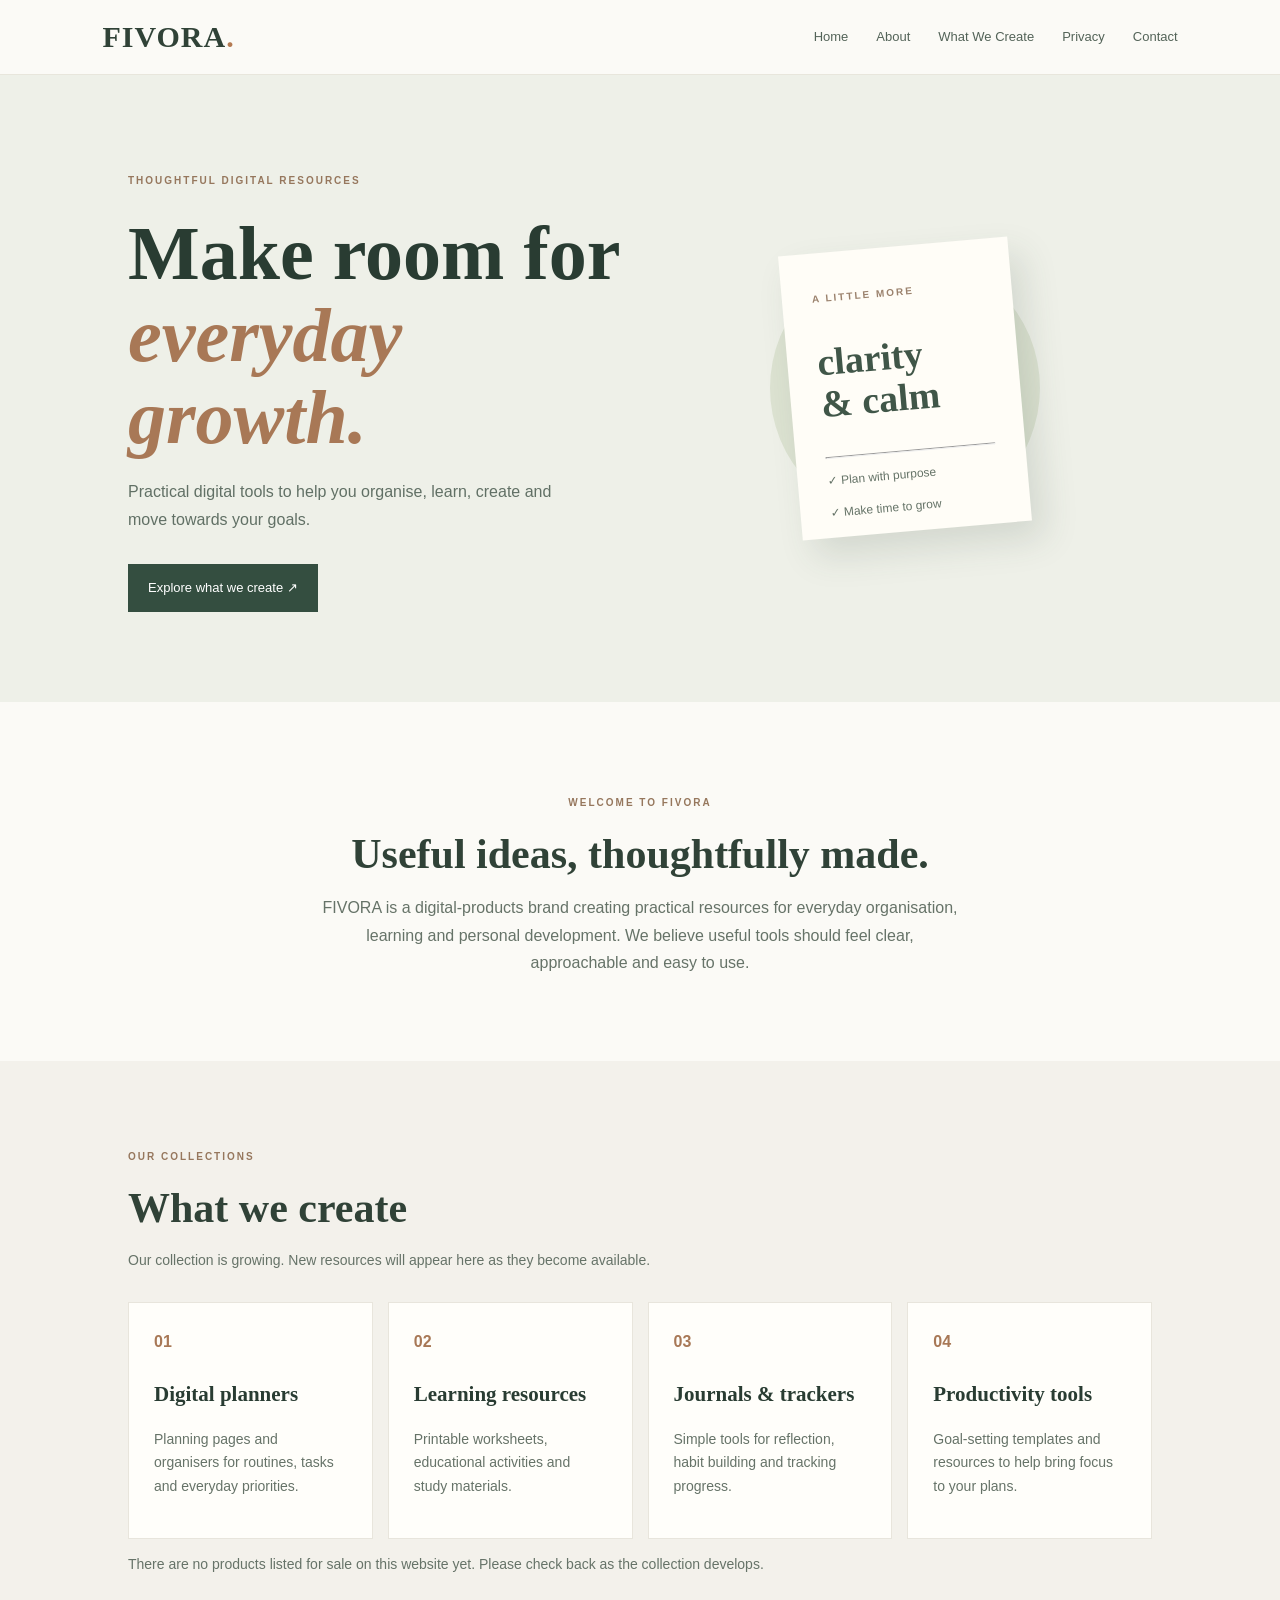
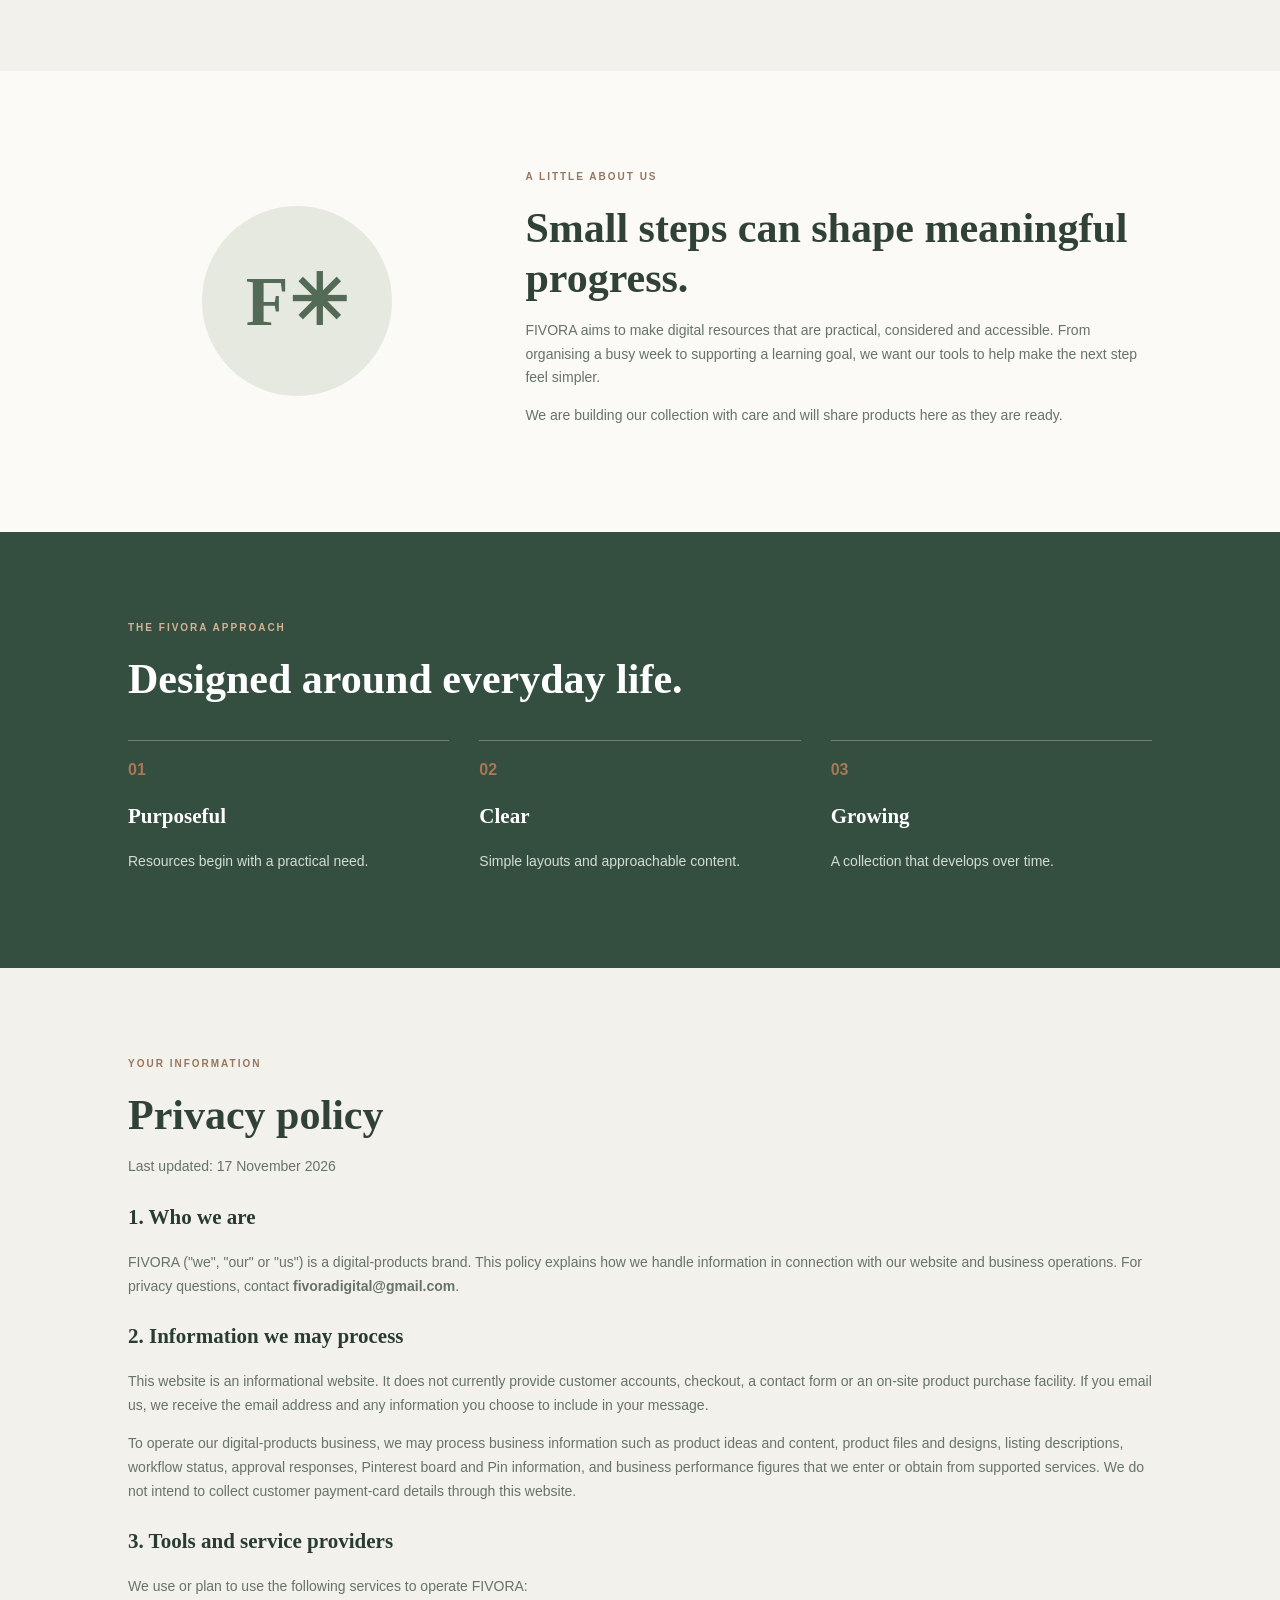
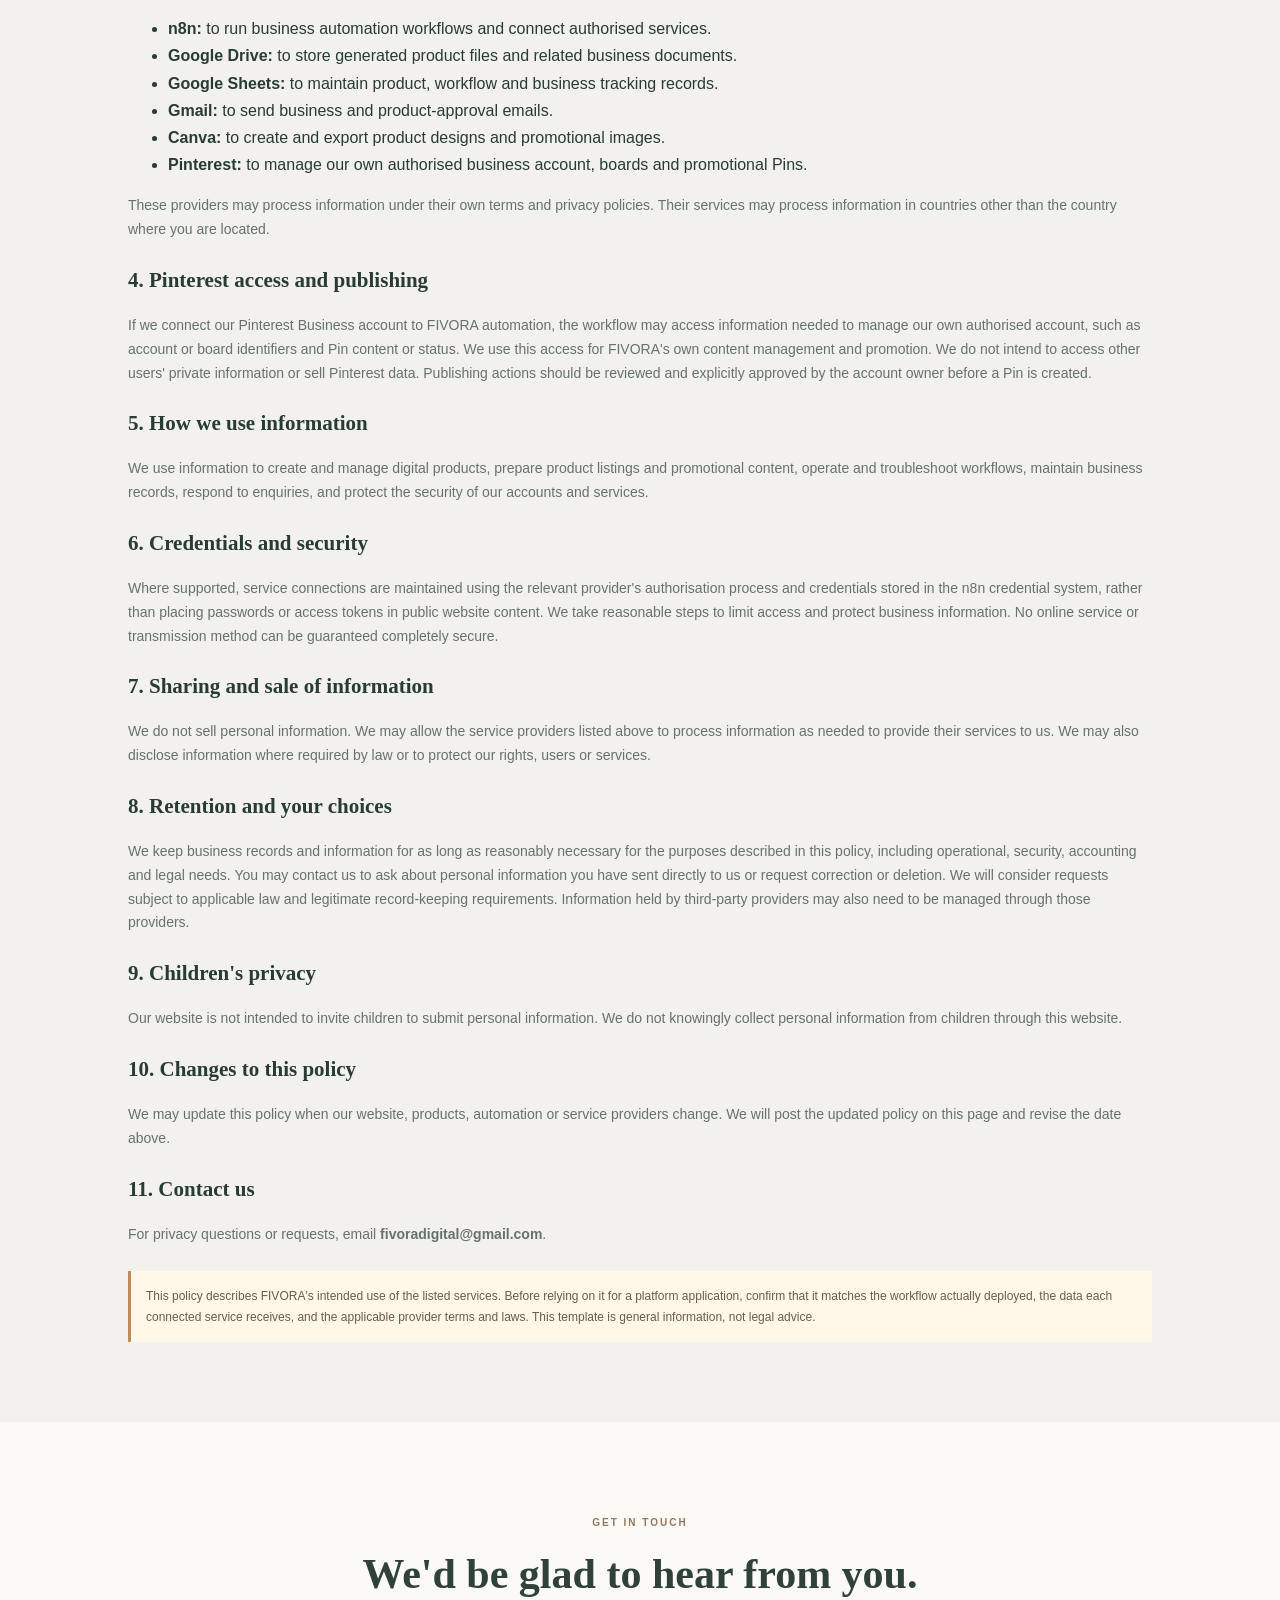
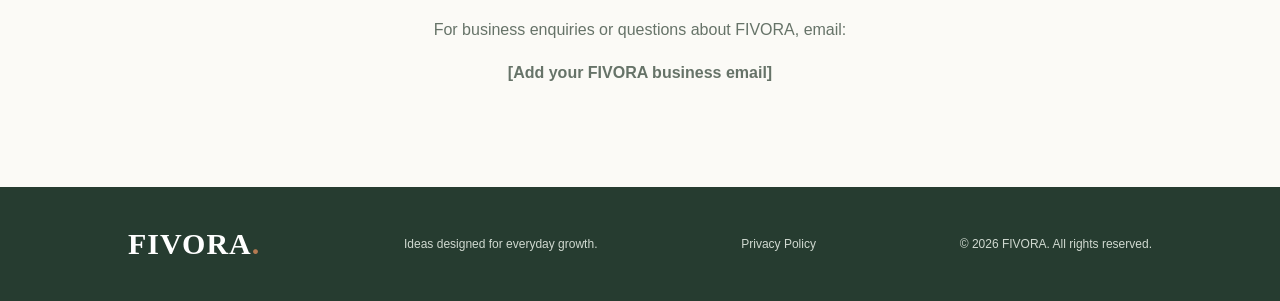
==== FIVORA_index_updated.html @ cb87865c "Add files via upload" ====
<!doctype html>
<html lang="en"><head><meta charset="utf-8"><meta name="viewport" content="width=device-width,initial-scale=1">
<meta name="description" content="FIVORA creates thoughtfully designed digital planners, journals, worksheets and productivity resources.">
<title>FIVORA | Digital Tools for a Better Everyday</title><link rel="stylesheet" href="style.css"></head>
<body>
<header><a class="logo" href="#home">FIVORA<span>.</span></a><button id="menu" aria-label="Toggle menu">☰</button><nav id="nav"><a href="#home">Home</a><a href="#about">About</a><a href="#collections">What We Create</a><a href="#privacy">Privacy</a><a href="#contact">Contact</a></nav></header>
<main>
<section class="hero" id="home"><div><small>THOUGHTFUL DIGITAL RESOURCES</small><h1>Make room for<br><i>everyday growth.</i></h1><p>Practical digital tools to help you organise, learn, create and move towards your goals.</p><a class="btn" href="#collections">Explore what we create ↗</a></div><div class="art"><div class="circle"></div><div class="sheet"><small>A LITTLE MORE</small><h2>clarity<br>& calm</h2><hr><p>✓ Plan with purpose</p><p>✓ Make time to grow</p></div></div></section>
<section class="intro"><small>WELCOME TO FIVORA</small><h2>Useful ideas, thoughtfully made.</h2><p>FIVORA is a digital-products brand creating practical resources for everyday organisation, learning and personal development. We believe useful tools should feel clear, approachable and easy to use.</p></section>
<section class="soft" id="collections"><small>OUR COLLECTIONS</small><h2>What we create</h2><p>Our collection is growing. New resources will appear here as they become available.</p><div class="cards">
<article><b>01</b><h3>Digital planners</h3><p>Planning pages and organisers for routines, tasks and everyday priorities.</p></article>
<article><b>02</b><h3>Learning resources</h3><p>Printable worksheets, educational activities and study materials.</p></article>
<article><b>03</b><h3>Journals & trackers</h3><p>Simple tools for reflection, habit building and tracking progress.</p></article>
<article><b>04</b><h3>Productivity tools</h3><p>Goal-setting templates and resources to help bring focus to your plans.</p></article></div><p class="note">There are no products listed for sale on this website yet. Please check back as the collection develops.</p></section>
<section class="about" id="about"><div class="round">F✳</div><div><small>A LITTLE ABOUT US</small><h2>Small steps can shape meaningful progress.</h2><p>FIVORA aims to make digital resources that are practical, considered and accessible. From organising a busy week to supporting a learning goal, we want our tools to help make the next step feel simpler.</p><p>We are building our collection with care and will share products here as they are ready.</p></div></section>
<section class="values"><small>THE FIVORA APPROACH</small><h2>Designed around everyday life.</h2><div class="three"><div><b>01</b><h3>Purposeful</h3><p>Resources begin with a practical need.</p></div><div><b>02</b><h3>Clear</h3><p>Simple layouts and approachable content.</p></div><div><b>03</b><h3>Growing</h3><p>A collection that develops over time.</p></div></div></section>
<section class="soft" id="privacy"><small>YOUR INFORMATION</small><h2>Privacy policy</h2><p class="note">Last updated: 17 November 2026</p>
<h3>1. Who we are</h3>
<p>FIVORA ("we", "our" or "us") is a digital-products brand. This policy explains how we handle information in connection with our website and business operations. For privacy questions, contact <strong>fivoradigital@gmail.com</strong>.</p>
<h3>2. Information we may process</h3>
<p>This website is an informational website. It does not currently provide customer accounts, checkout, a contact form or an on-site product purchase facility. If you email us, we receive the email address and any information you choose to include in your message.</p>
<p>To operate our digital-products business, we may process business information such as product ideas and content, product files and designs, listing descriptions, workflow status, approval responses, Pinterest board and Pin information, and business performance figures that we enter or obtain from supported services. We do not intend to collect customer payment-card details through this website.</p>
<h3>3. Tools and service providers</h3>
<p>We use or plan to use the following services to operate FIVORA:</p>
<ul>
<li><strong>n8n:</strong> to run business automation workflows and connect authorised services.</li>
<li><strong>Google Drive:</strong> to store generated product files and related business documents.</li>
<li><strong>Google Sheets:</strong> to maintain product, workflow and business tracking records.</li>
<li><strong>Gmail:</strong> to send business and product-approval emails.</li>
<li><strong>Canva:</strong> to create and export product designs and promotional images.</li>
<li><strong>Pinterest:</strong> to manage our own authorised business account, boards and promotional Pins.</li>
</ul>
<p>These providers may process information under their own terms and privacy policies. Their services may process information in countries other than the country where you are located.</p>
<h3>4. Pinterest access and publishing</h3>
<p>If we connect our Pinterest Business account to FIVORA automation, the workflow may access information needed to manage our own authorised account, such as account or board identifiers and Pin content or status. We use this access for FIVORA's own content management and promotion. We do not intend to access other users' private information or sell Pinterest data. Publishing actions should be reviewed and explicitly approved by the account owner before a Pin is created.</p>
<h3>5. How we use information</h3>
<p>We use information to create and manage digital products, prepare product listings and promotional content, operate and troubleshoot workflows, maintain business records, respond to enquiries, and protect the security of our accounts and services.</p>
<h3>6. Credentials and security</h3>
<p>Where supported, service connections are maintained using the relevant provider's authorisation process and credentials stored in the n8n credential system, rather than placing passwords or access tokens in public website content. We take reasonable steps to limit access and protect business information. No online service or transmission method can be guaranteed completely secure.</p>
<h3>7. Sharing and sale of information</h3>
<p>We do not sell personal information. We may allow the service providers listed above to process information as needed to provide their services to us. We may also disclose information where required by law or to protect our rights, users or services.</p>
<h3>8. Retention and your choices</h3>
<p>We keep business records and information for as long as reasonably necessary for the purposes described in this policy, including operational, security, accounting and legal needs. You may contact us to ask about personal information you have sent directly to us or request correction or deletion. We will consider requests subject to applicable law and legitimate record-keeping requirements. Information held by third-party providers may also need to be managed through those providers.</p>
<h3>9. Children's privacy</h3>
<p>Our website is not intended to invite children to submit personal information. We do not knowingly collect personal information from children through this website.</p>
<h3>10. Changes to this policy</h3>
<p>We may update this policy when our website, products, automation or service providers change. We will post the updated policy on this page and revise the date above.</p>
<h3>11. Contact us</h3>
<p>For privacy questions or requests, email <strong>fivoradigital@gmail.com</strong>.</p>
<div class="warning">This policy describes FIVORA's intended use of the listed services. Before relying on it for a platform application, confirm that it matches the workflow actually deployed, the data each connected service receives, and the applicable provider terms and laws. This template is general information, not legal advice.</div></section>
<section class="contact" id="contact"><small>GET IN TOUCH</small><h2>We'd be glad to hear from you.</h2><p>For business enquiries or questions about FIVORA, email:</p><p><strong>[Add your FIVORA business email]</strong></p></section>
</main><footer><a class="logo" href="#home">FIVORA<span>.</span></a><p>Ideas designed for everyday growth.</p><a href="#privacy">Privacy Policy</a><small>© 2026 FIVORA. All rights reserved.</small></footer>
<script src="script.js"></script></body></html>
---- style.css ----
*{box-sizing:border-box}html{scroll-behavior:smooth}body{margin:0;background:#fbfaf6;color:#293c32;font:16px/1.7 Arial,sans-serif}header{height:75px;padding:0 8%;display:flex;align-items:center;justify-content:space-between;position:sticky;top:0;background:#fbfaf6;border-bottom:1px solid #e8e6dc;z-index:5}.logo{font:700 30px Georgia,serif;text-decoration:none;color:#304237;letter-spacing:1px}.logo span{color:#b47a52}nav{display:flex;gap:28px}nav a{font-size:13px;text-decoration:none;color:#536358}a:hover{color:#a87856}#menu{display:none}.hero{background:#eef0e8;padding:90px 10%;display:grid;grid-template-columns:1fr 1fr;gap:35px;align-items:center;min-height:520px}.hero small,section>small,.about small{letter-spacing:2px;font-size:10px;font-weight:bold;color:#96775d}.hero h1{font:700 clamp(48px,6vw,76px)/1.08 Georgia,serif;margin:20px 0}.hero h1 i{color:#a87856}.hero p{max-width:450px;color:#617065}.btn{display:inline-block;background:#344e40;color:white;padding:13px 20px;text-decoration:none;margin-top:15px;font-size:13px}.art{height:330px;display:grid;place-items:center;position:relative}.circle{position:absolute;width:270px;height:270px;border-radius:50%;background:#dce2d1}.sheet{z-index:1;background:#fffdf7;width:230px;height:285px;padding:30px;box-shadow:12px 18px 35px #344e4025;transform:rotate(-5deg)}.sheet small{color:#9b826d;letter-spacing:2px}.sheet h2{font:700 38px/1.1 Georgia,serif;color:#405648}.sheet p{font-size:12px;color:#657367}.intro,.contact{text-align:center;padding:85px 10%;max-width:900px;margin:auto}.intro h2,.soft h2,.about h2,.values h2,.contact h2{font:600 42px/1.2 Georgia,serif;margin:15px 0;color:#304237}.intro p{max-width:680px;margin:auto;color:#667368}.soft{background:#f3f1eb;padding:80px 10%}.soft>p{color:#667368}.cards{display:grid;grid-template-columns:repeat(4,1fr);gap:15px;margin-top:30px}.cards article{background:#fffefa;border:1px solid #e8e5dc;padding:25px;min-height:200px}.cards b,.three b{color:#a87856}.cards h3,.three h3,.soft h3{font:600 21px Georgia,serif}.cards p,.three p,.about p,.soft p{font-size:14px;color:#667368}.note{font-size:12px;color:#897760}.about{padding:90px 10%;display:grid;grid-template-columns:.7fr 1.3fr;gap:60px;align-items:center}.round{width:190px;height:190px;border-radius:50%;background:#e6e9df;display:grid;place-items:center;font:700 70px Georgia,serif;color:#536a57;margin:auto}.values{padding:80px 10%;background:#344e40;color:white}.values h2{color:white}.values>small{color:#d3b394}.three{display:grid;grid-template-columns:repeat(3,1fr);gap:30px;margin-top:35px}.three>div{border-top:1px solid #718274;padding-top:15px}.three h3{color:white}.three p{color:#d3ddd4}.soft h3{margin-top:26px}.warning{background:#fff8e9;border-left:3px solid #c18c5d;padding:15px;font-size:12px;color:#6d5b48;margin-top:25px}.contact p{color:#667368}footer{background:#263c30;color:#e9eee8;padding:35px 10%;display:flex;align-items:center;justify-content:space-between;flex-wrap:wrap;gap:15px}footer .logo{color:white}footer p,footer small,footer>a:not(.logo){font-size:12px;color:#d0d9d0;text-decoration:none}@media(max-width:800px){.cards{grid-template-columns:repeat(2,1fr)}.hero{padding:60px 7%}}@media(max-width:600px){header{padding:0 6%}#menu{display:block;background:none;border:0;font-size:24px;color:#304237}nav{display:none;position:absolute;top:74px;left:0;right:0;background:#fbfaf6;padding:20px;flex-direction:column}nav.open{display:flex}.hero{grid-template-columns:1fr;padding:55px 7%}.art{height:280px}.intro,.soft,.about,.values,.contact{padding:60px 7%}.intro h2,.soft h2,.about h2,.values h2,.contact h2{font-size:34px}.cards,.three{grid-template-columns:1fr}.about{grid-template-columns:1fr;gap:30px}footer{flex-direction:column;text-align:center}}
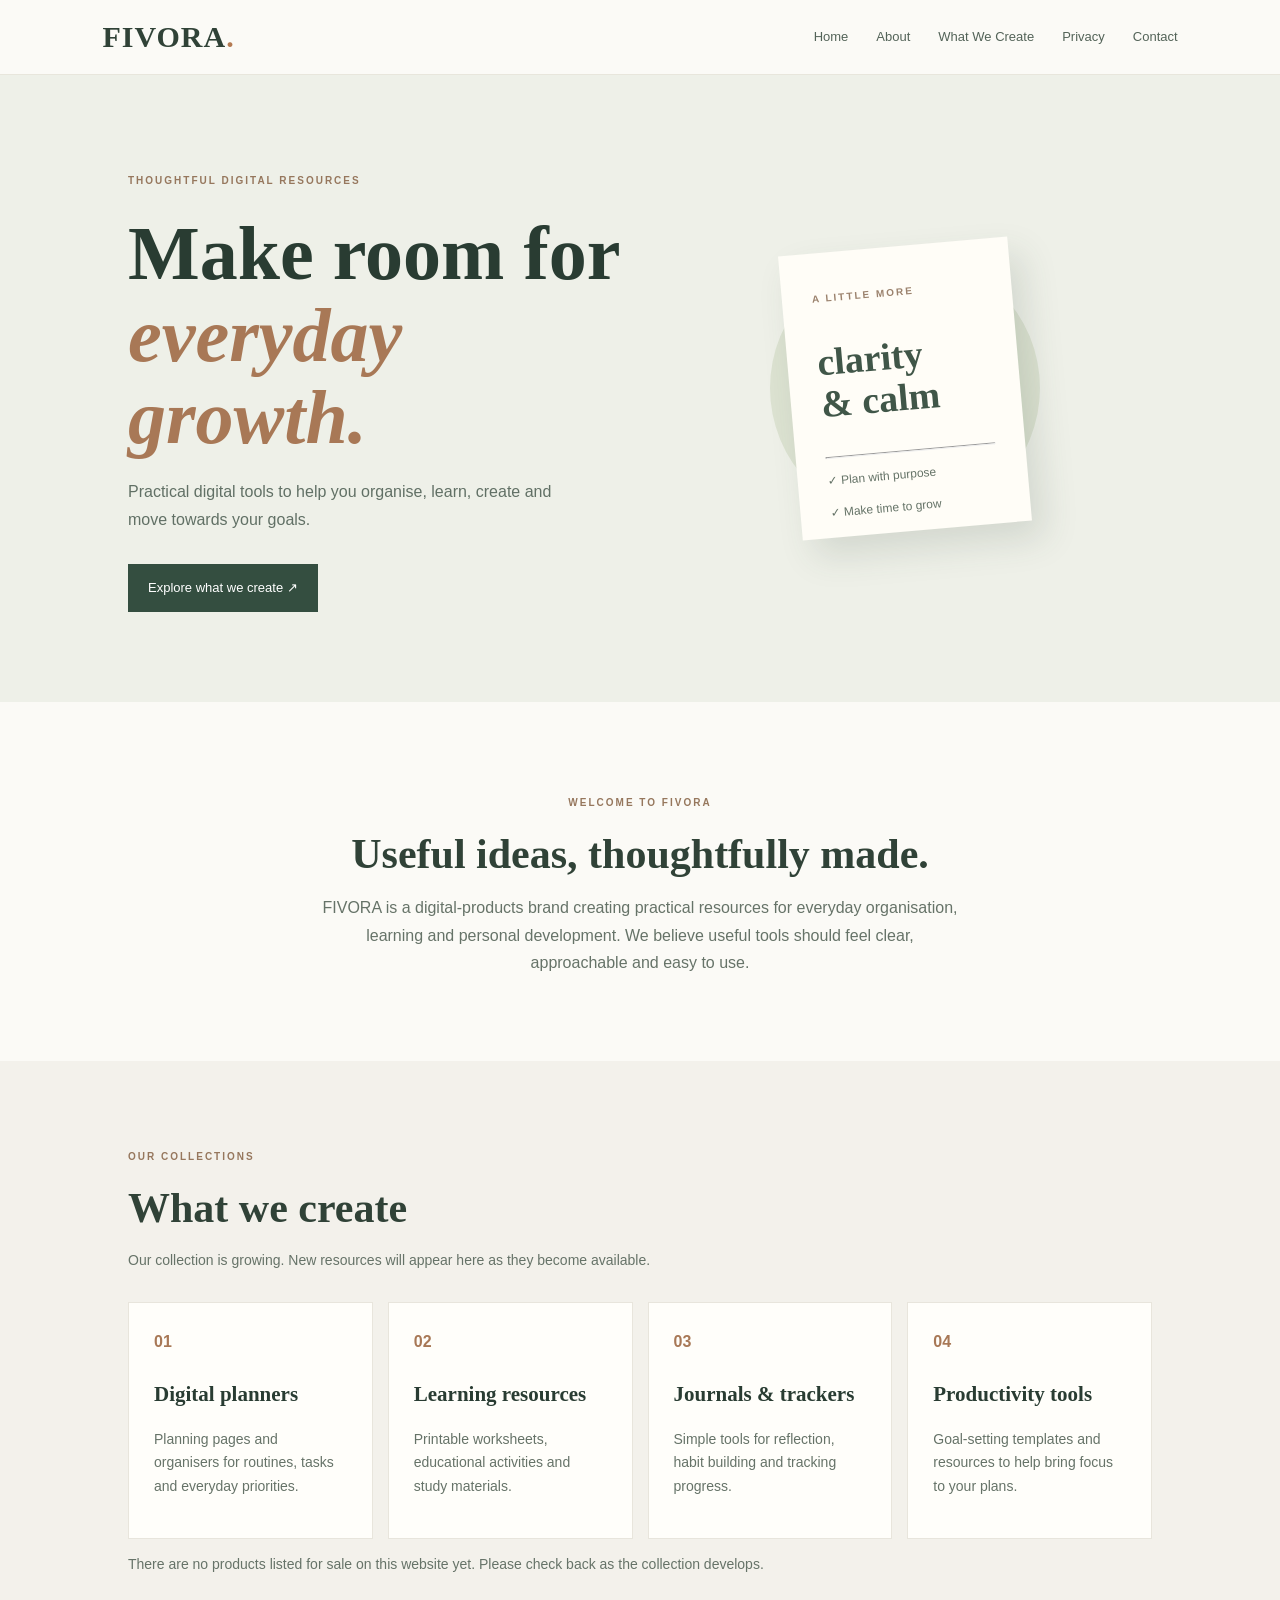
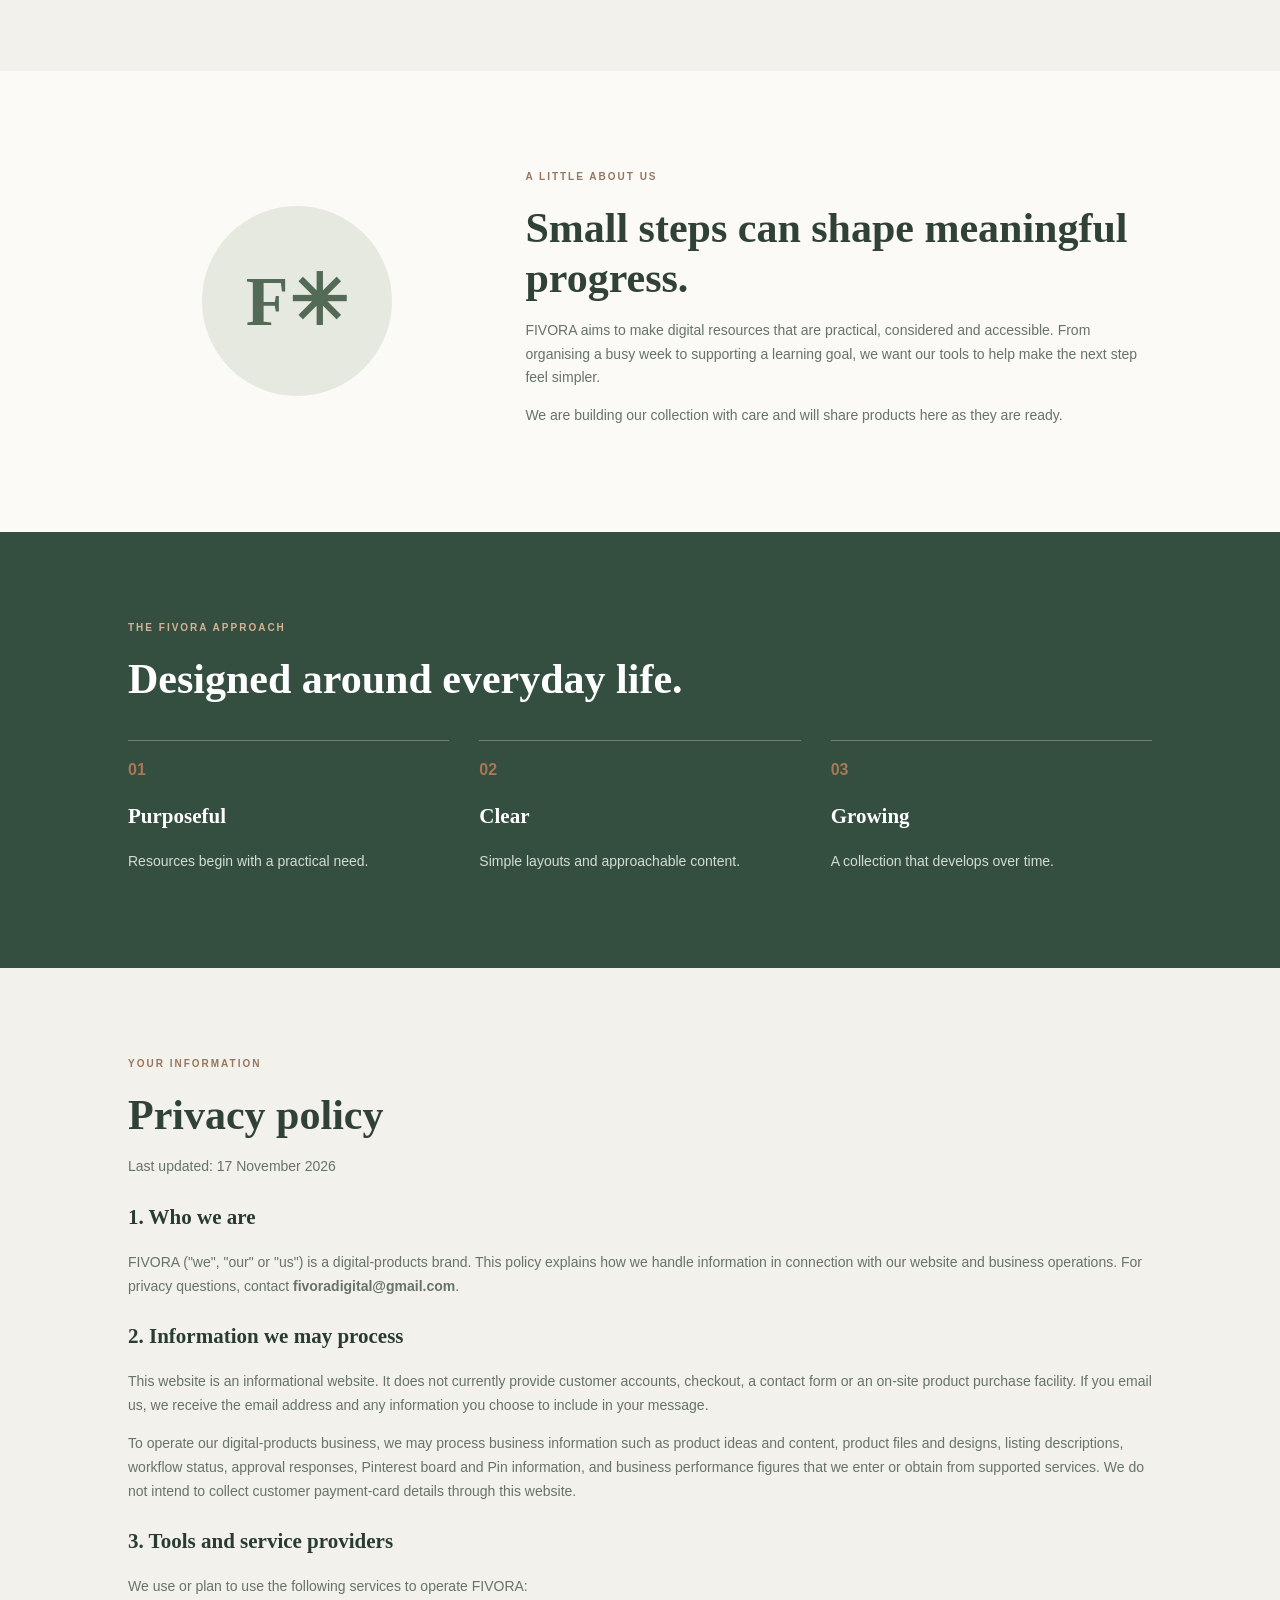
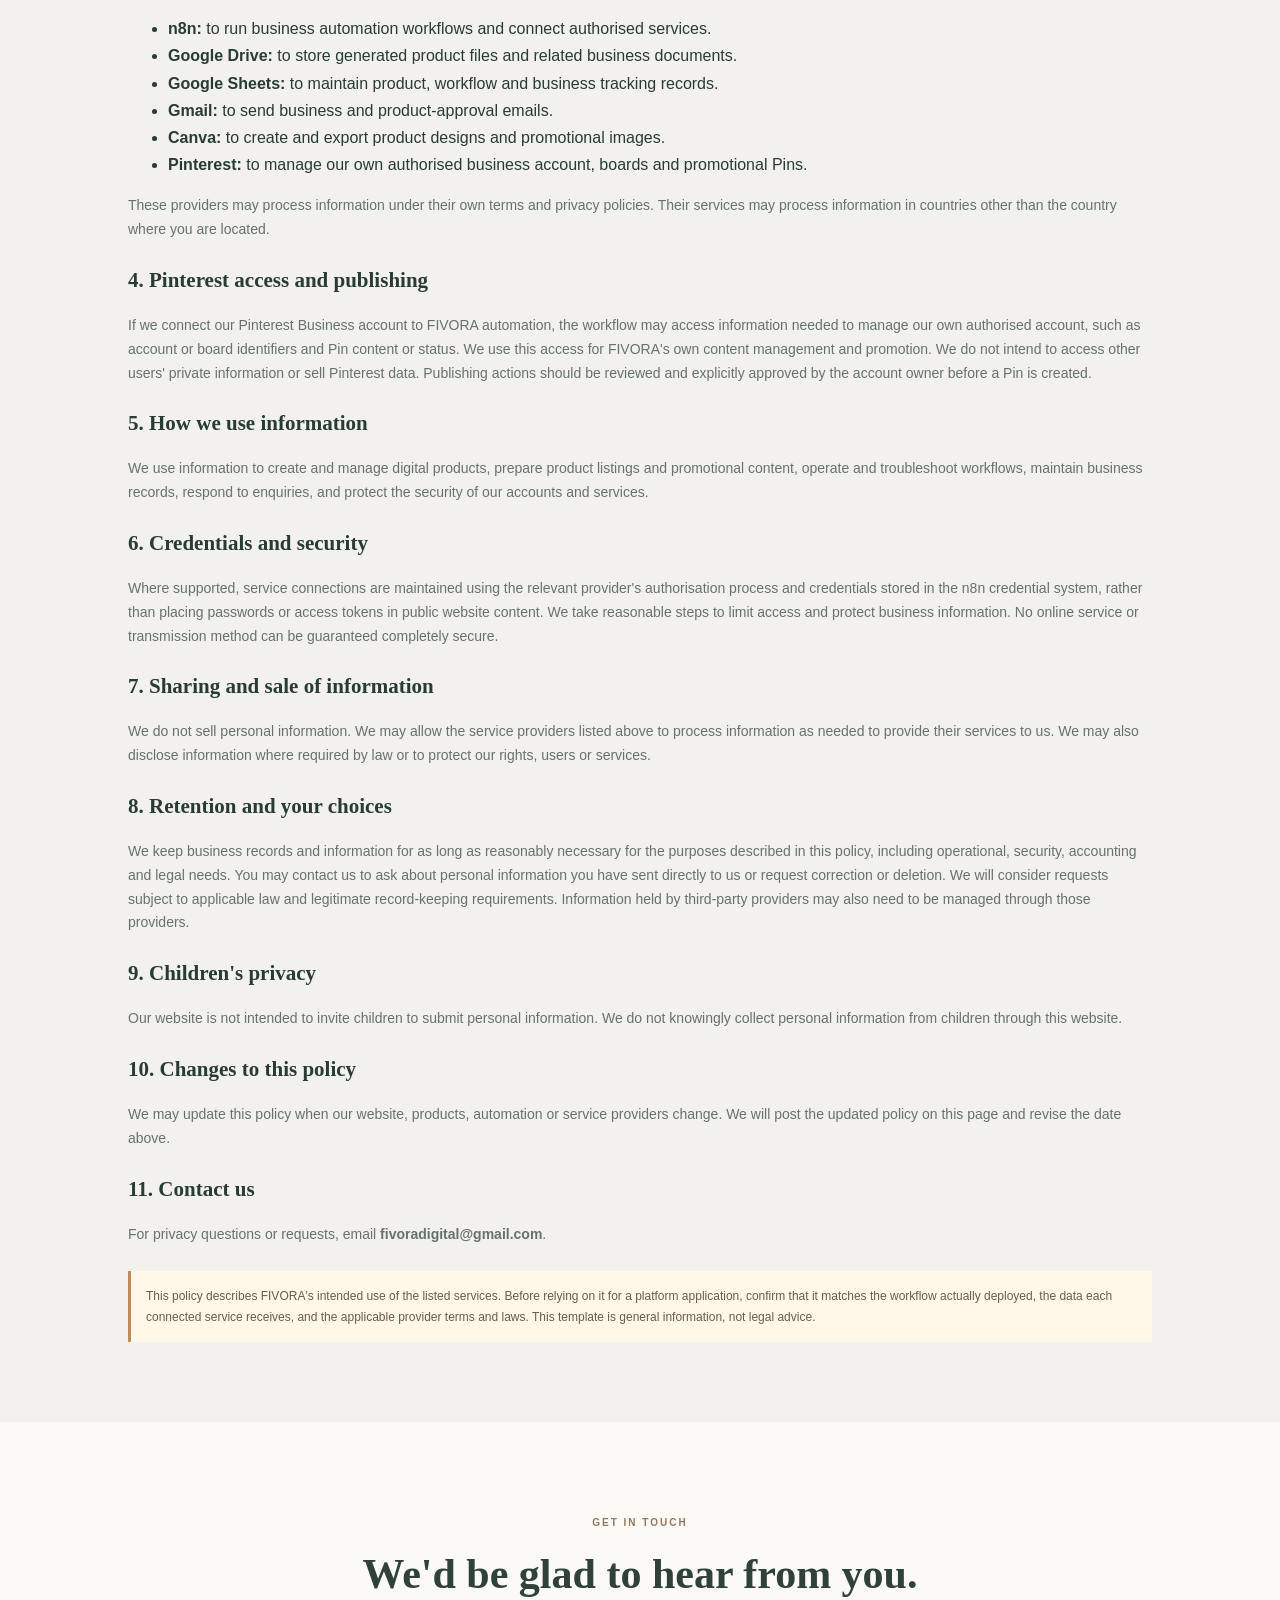
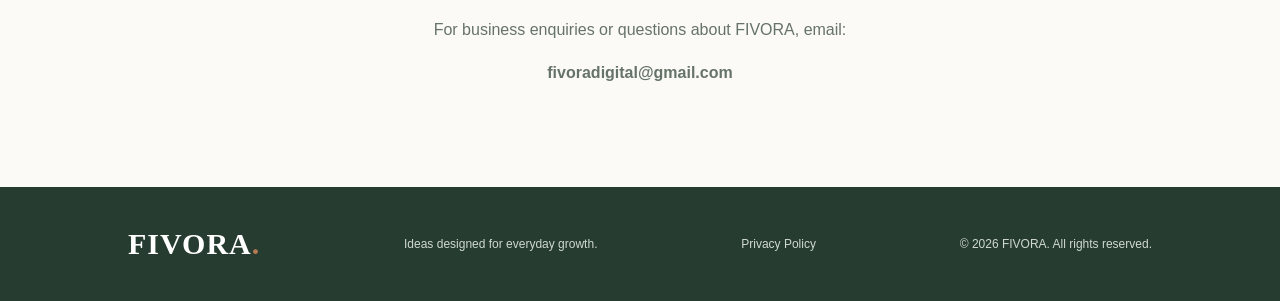
==== commit bf806fdc: "Update FIVORA_index_updated.html" ====
--- a/FIVORA_index_updated.html
+++ b/FIVORA_index_updated.html
@@ -48,6 +48,6 @@
 <h3>11. Contact us</h3>
 <p>For privacy questions or requests, email <strong>fivoradigital@gmail.com</strong>.</p>
 <div class="warning">This policy describes FIVORA's intended use of the listed services. Before relying on it for a platform application, confirm that it matches the workflow actually deployed, the data each connected service receives, and the applicable provider terms and laws. This template is general information, not legal advice.</div></section>
-<section class="contact" id="contact"><small>GET IN TOUCH</small><h2>We'd be glad to hear from you.</h2><p>For business enquiries or questions about FIVORA, email:</p><p><strong>[Add your FIVORA business email]</strong></p></section>
+<section class="contact" id="contact"><small>GET IN TOUCH</small><h2>We'd be glad to hear from you.</h2><p>For business enquiries or questions about FIVORA, email:</p><p><strong>fivoradigital@gmail.com</strong></p></section>
 </main><footer><a class="logo" href="#home">FIVORA<span>.</span></a><p>Ideas designed for everyday growth.</p><a href="#privacy">Privacy Policy</a><small>© 2026 FIVORA. All rights reserved.</small></footer>
-<script src="script.js"></script></body></html>+<script src="script.js"></script></body></html>
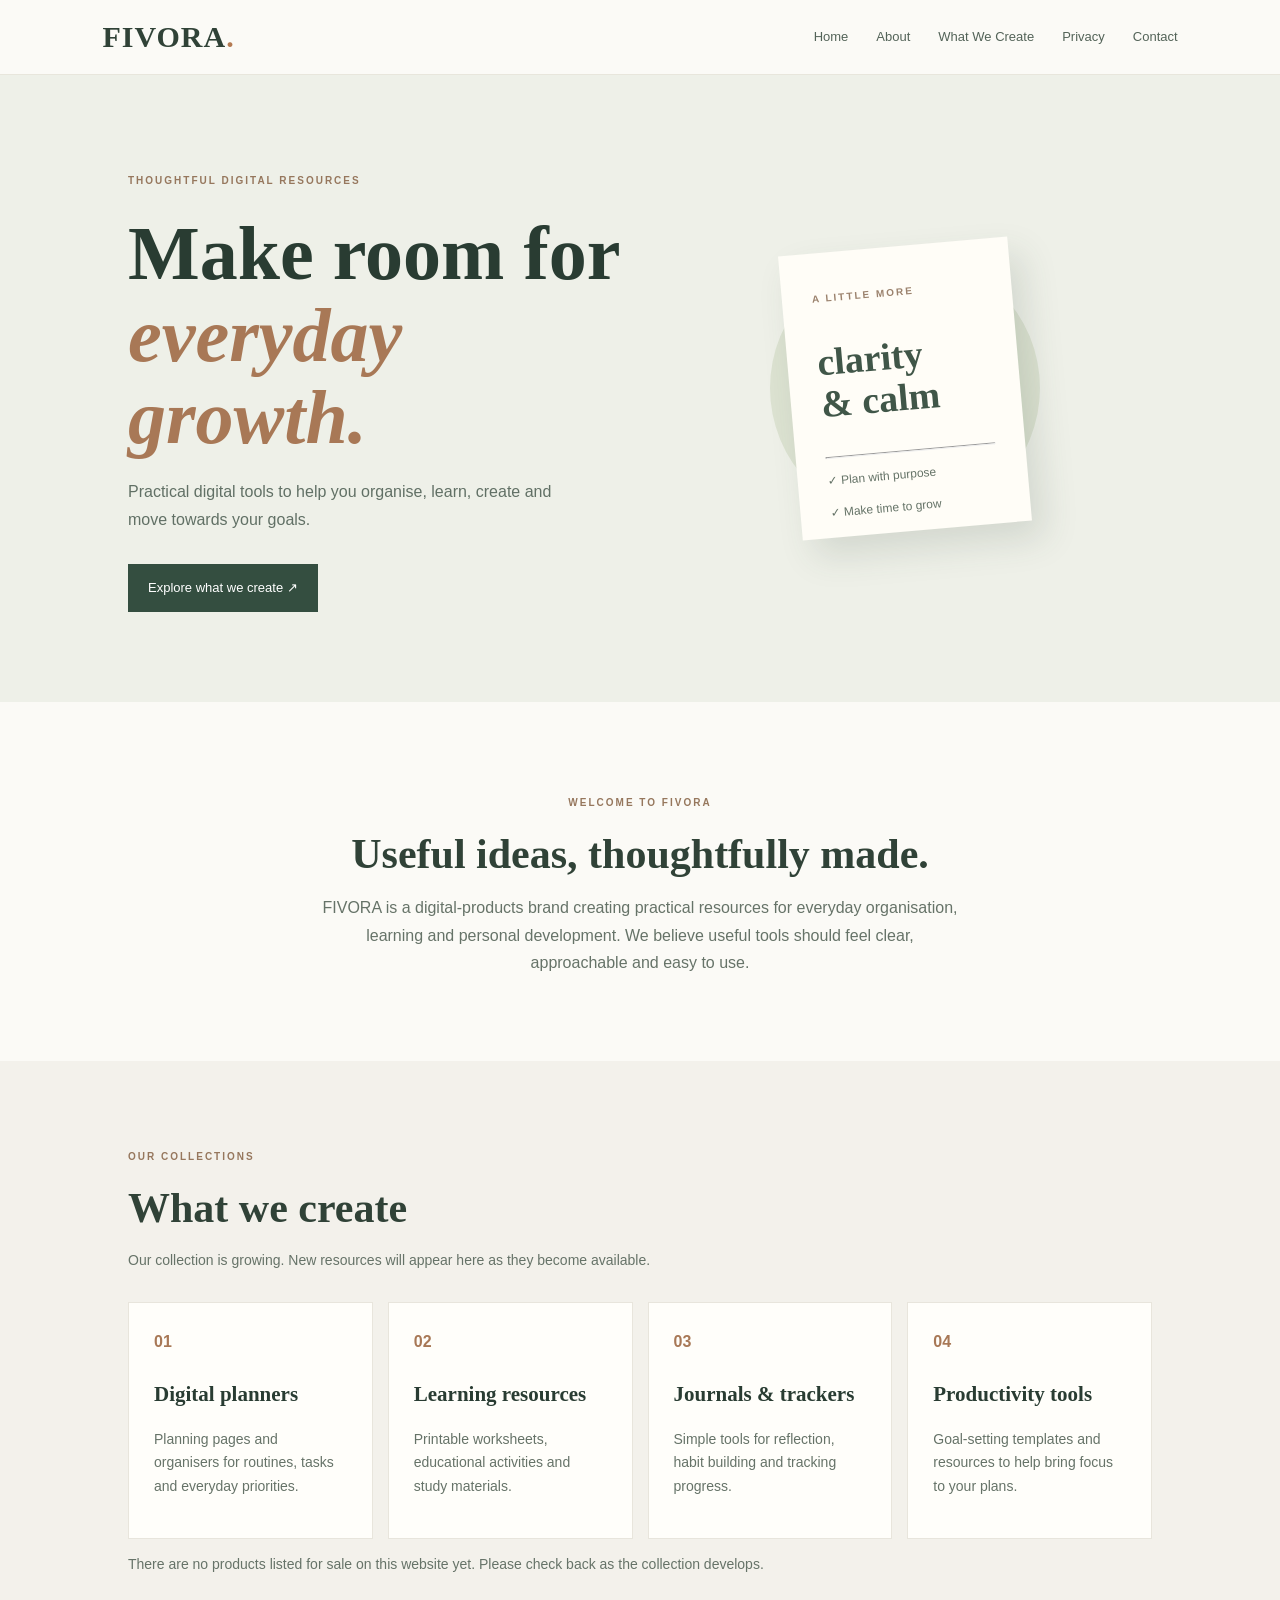
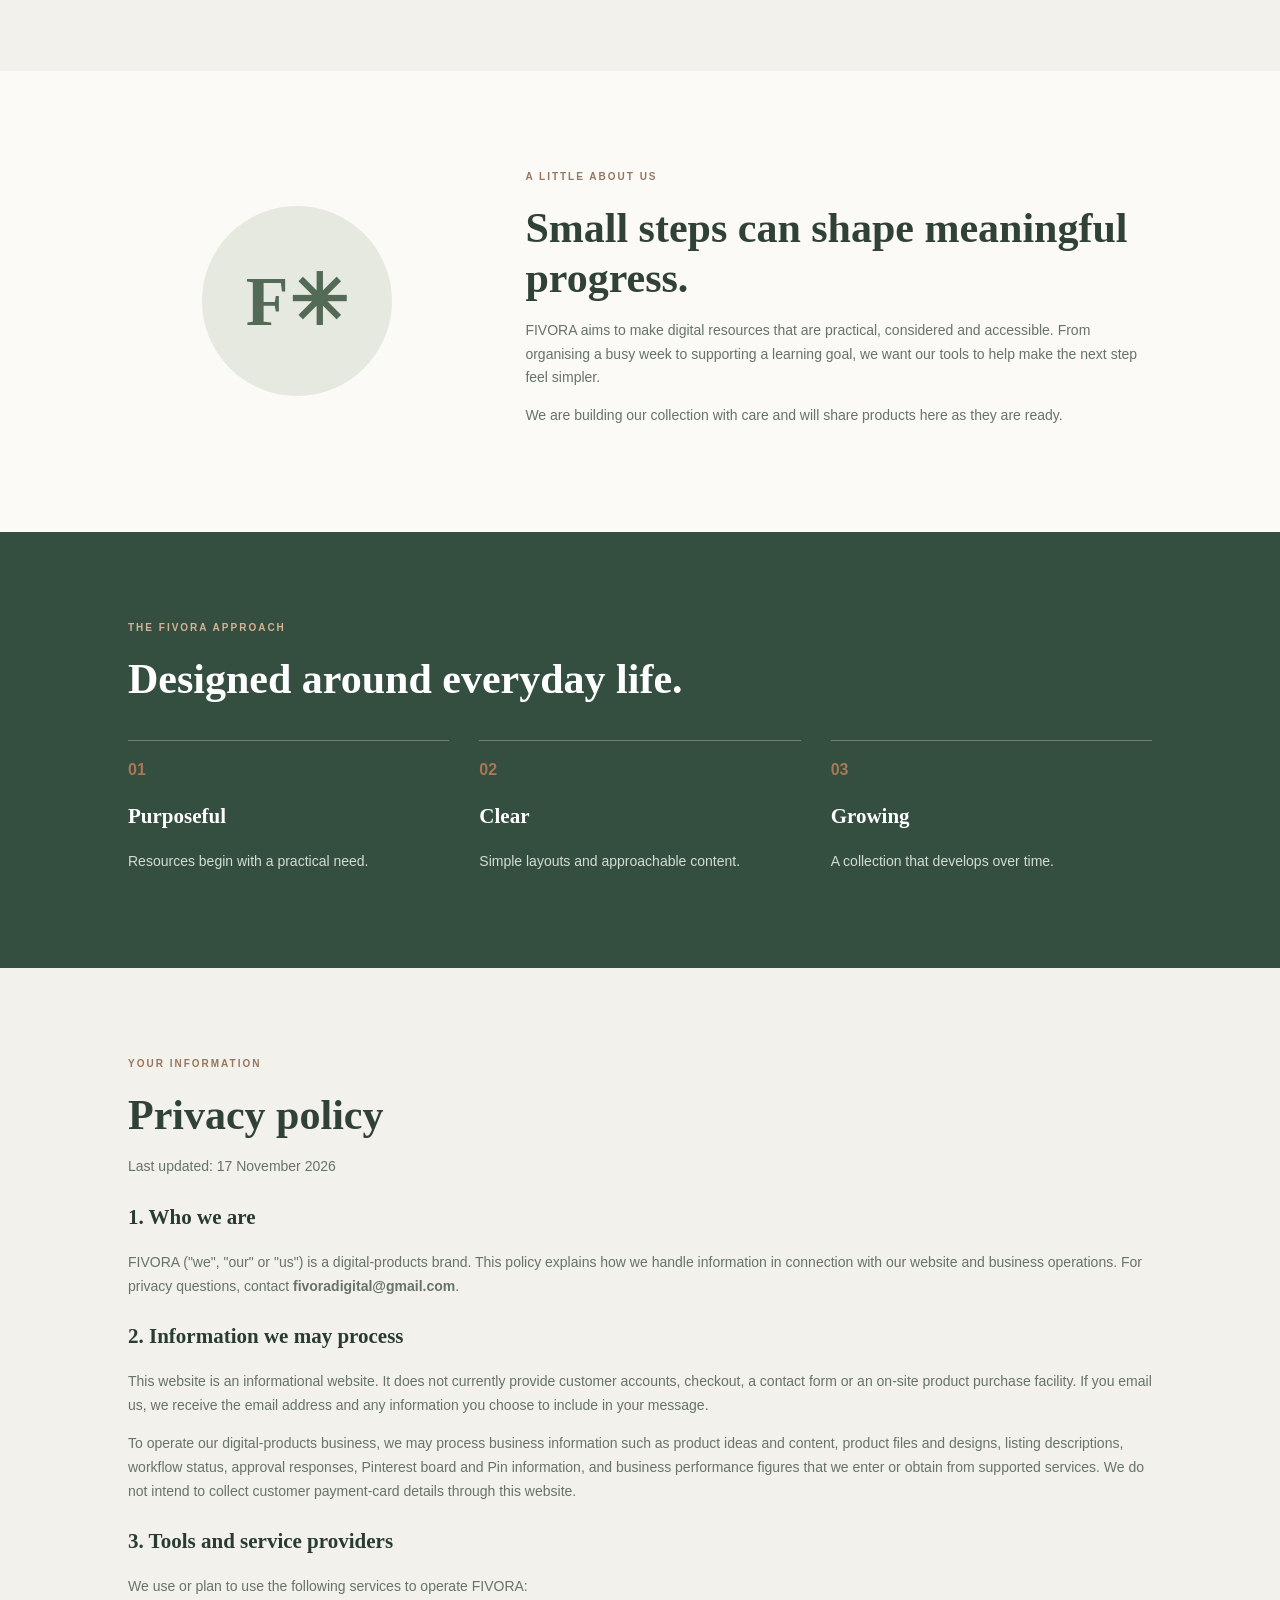
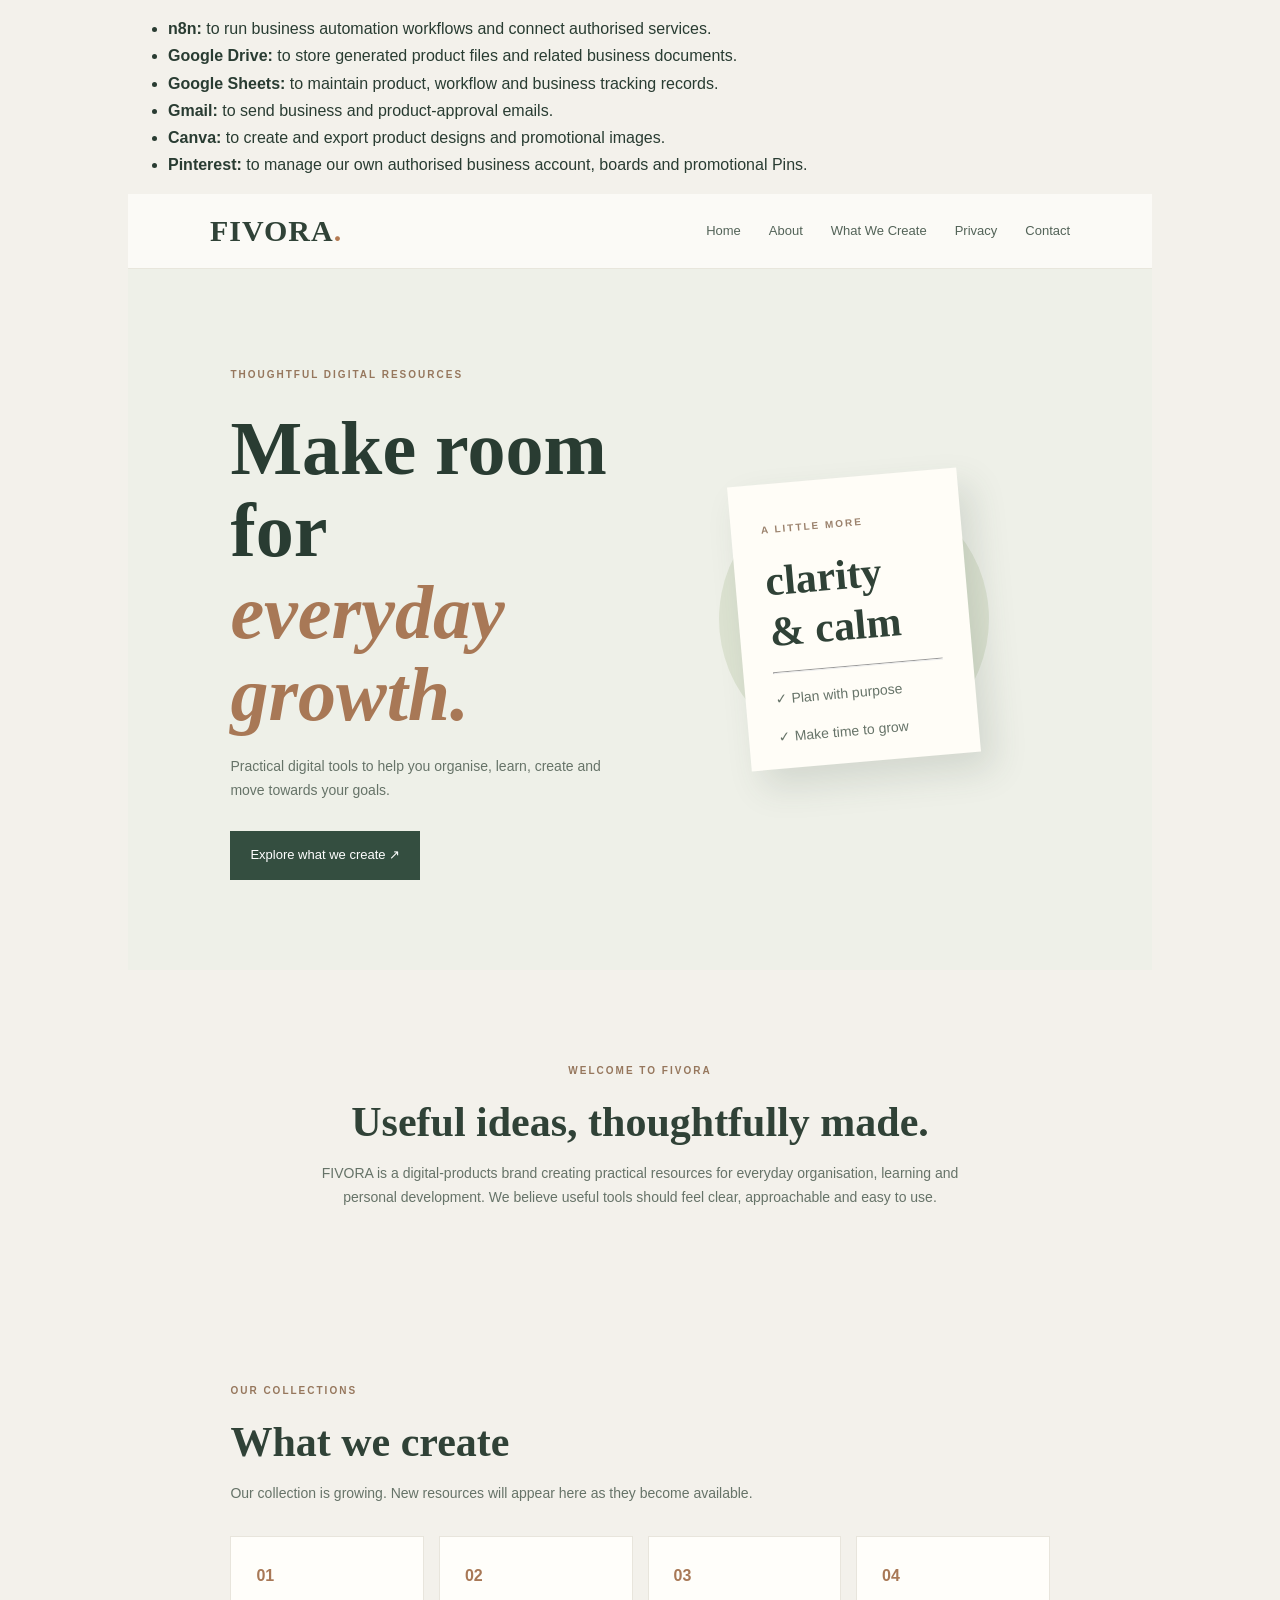
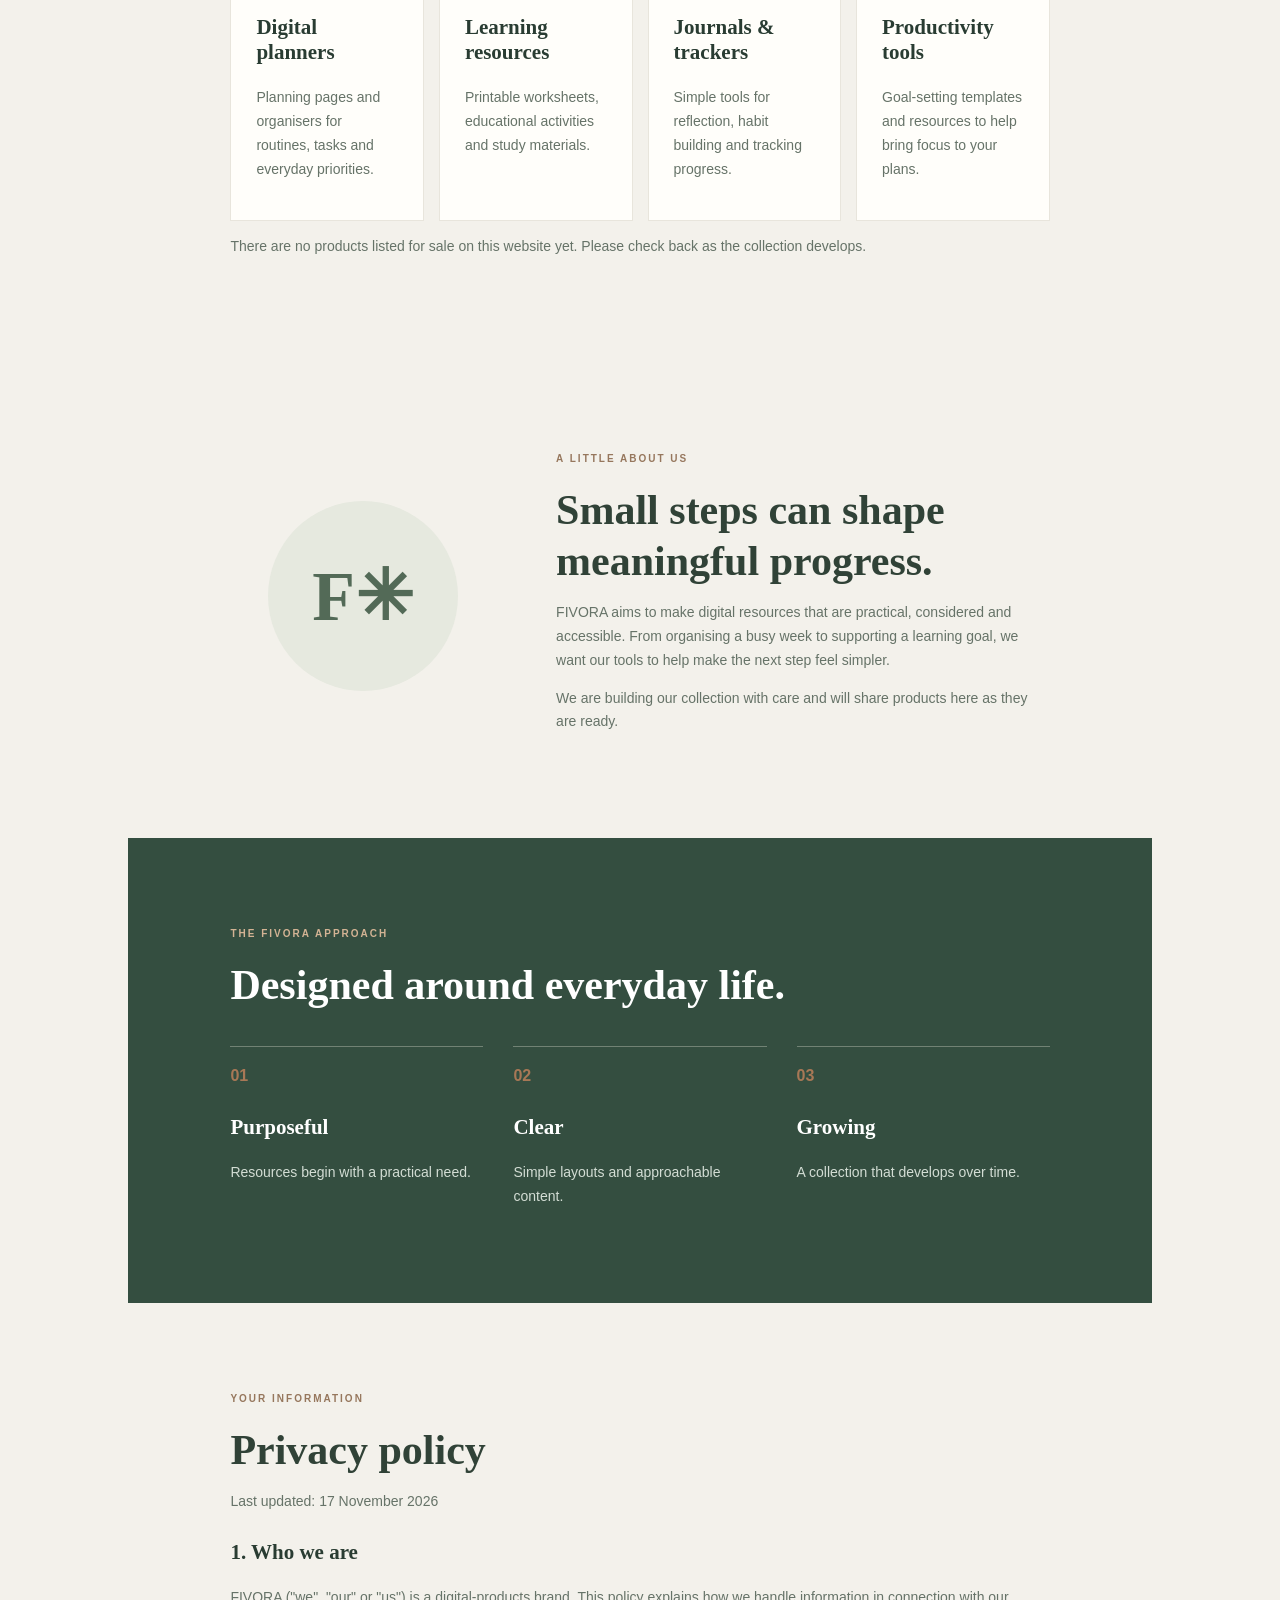
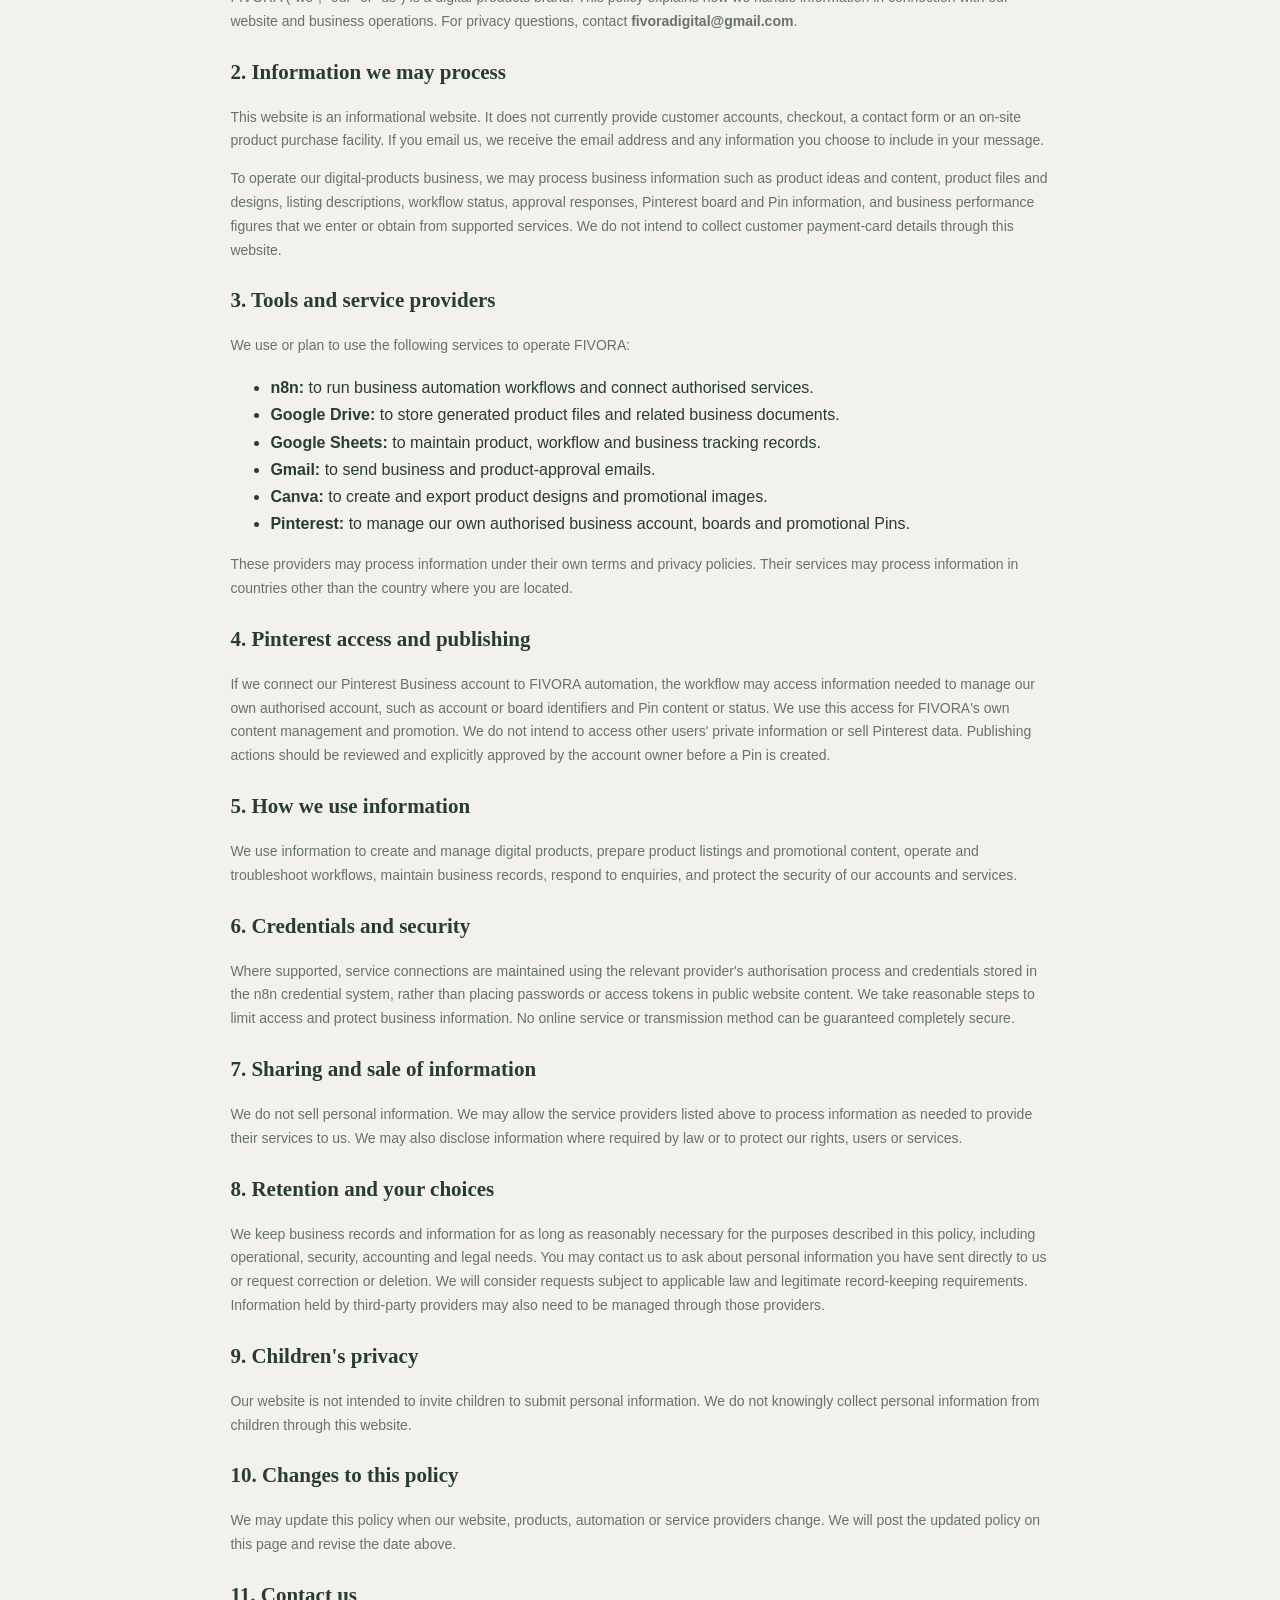
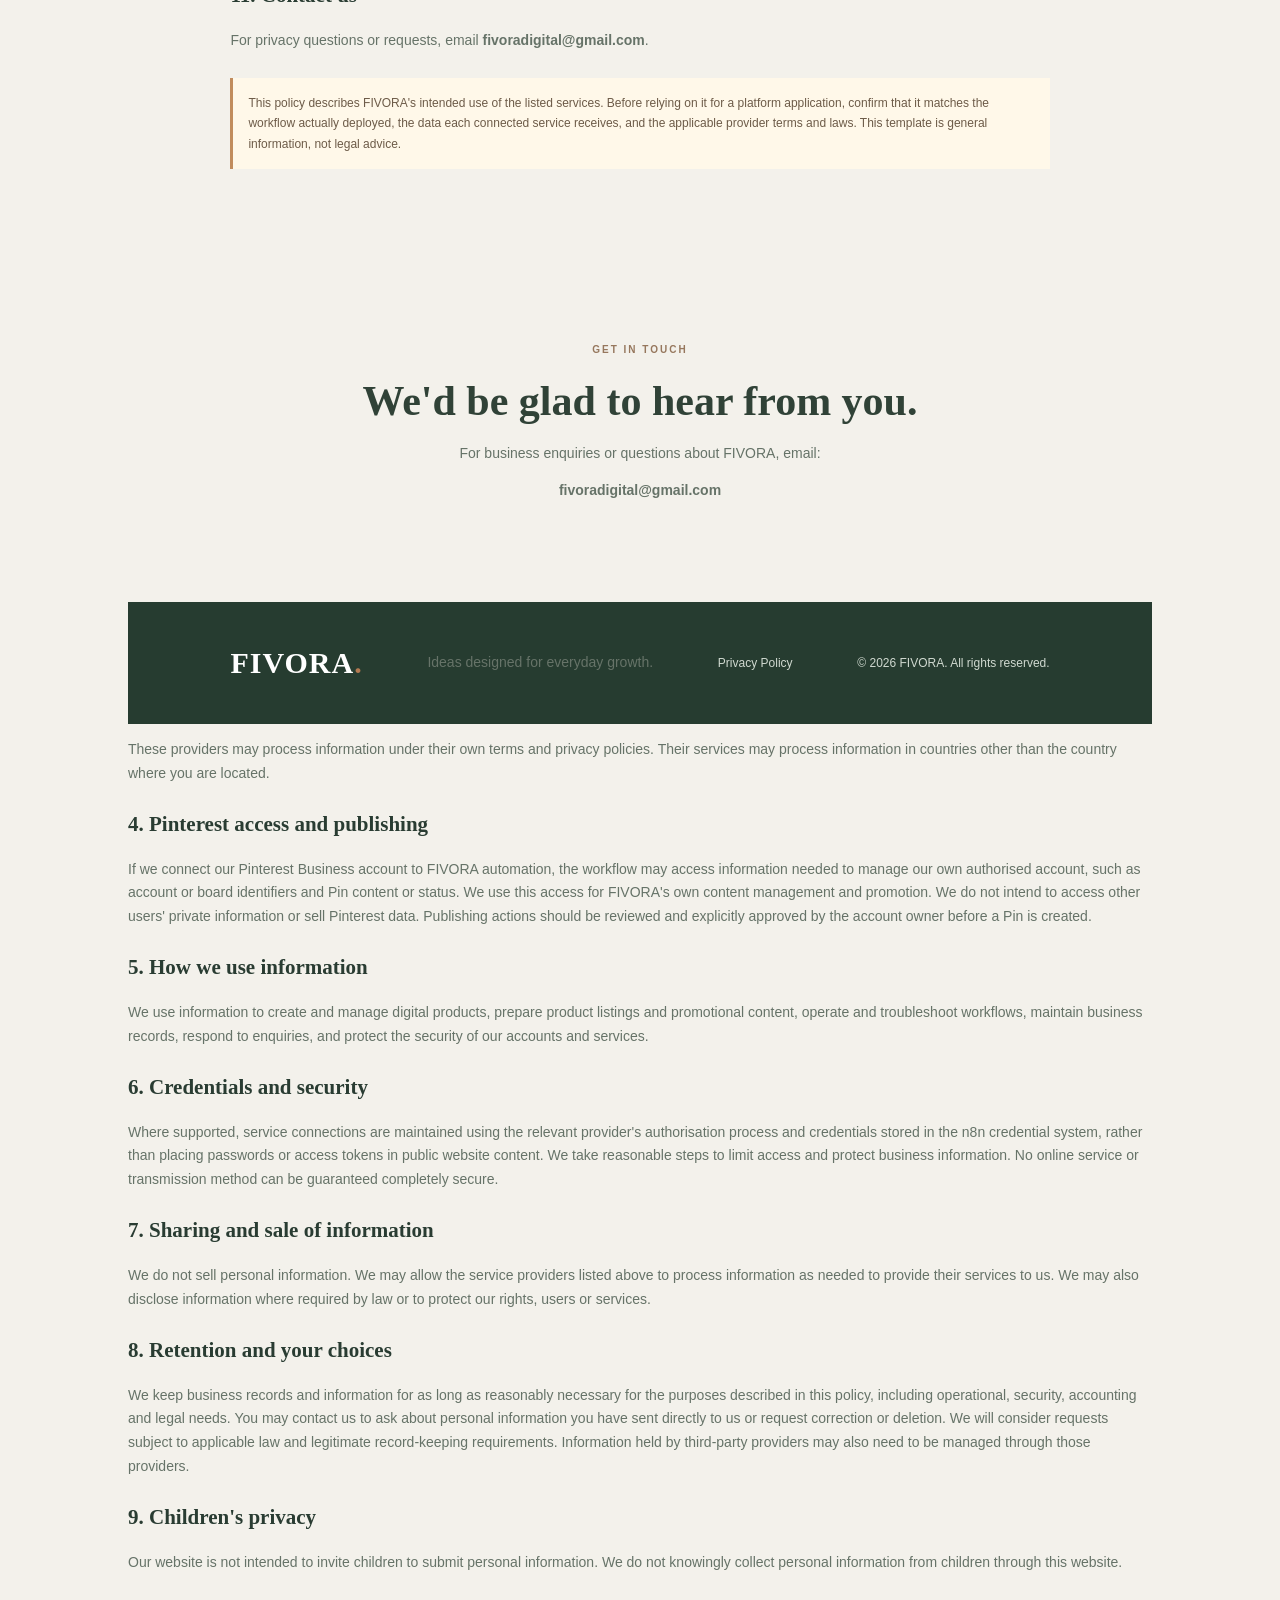
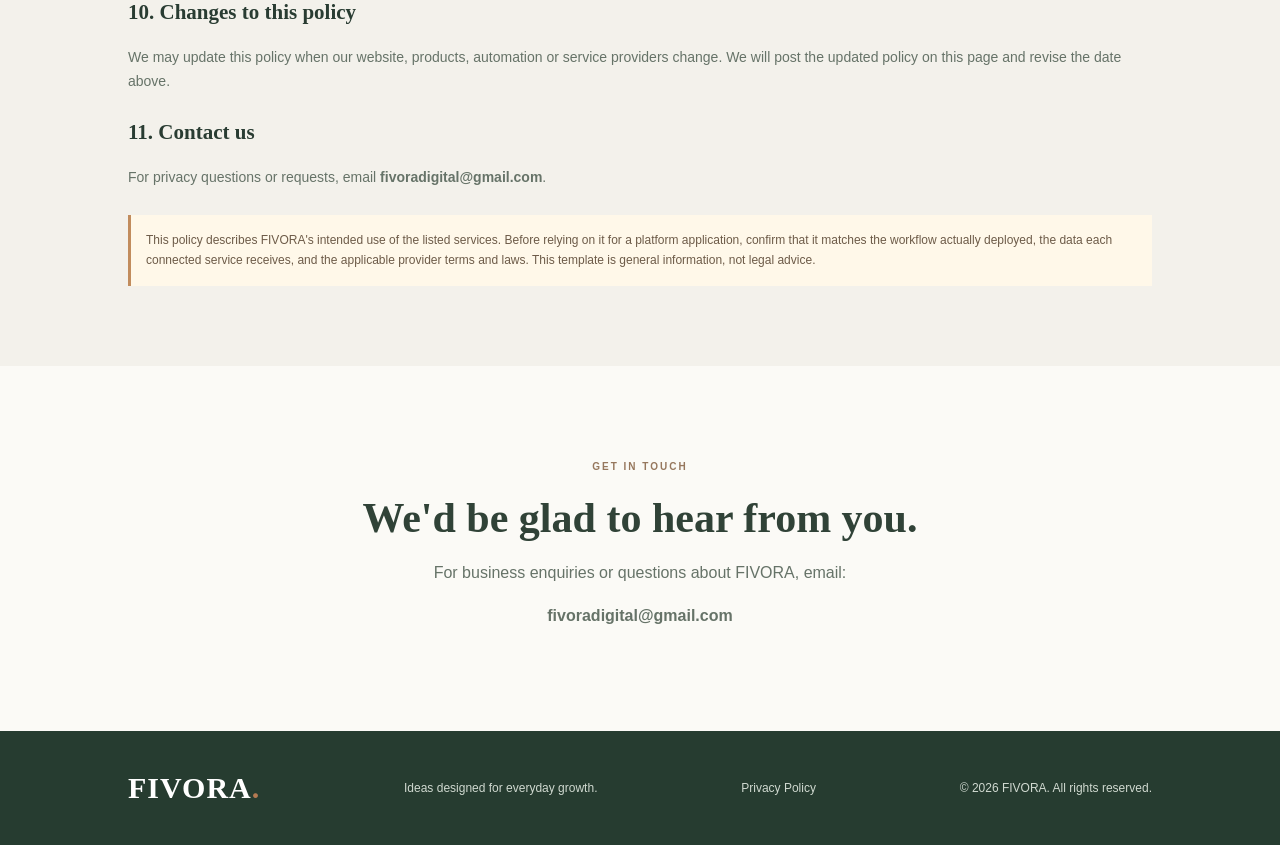
==== commit 679b23a8: "Update FIVORA_index_updated.html" ====
--- a/FIVORA_index_updated.html
+++ b/FIVORA_index_updated.html
@@ -1,4 +1,35 @@
 <!doctype html>
+<html lang="en"><head><meta charset="utf-8"><meta name="viewport" content="width=device-width,initial-scale=1">
+<meta name="description" content="FIVORA creates thoughtfully designed digital planners, journals, worksheets and productivity resources.">
+<title>FIVORA | Digital Tools for a Better Everyday</title><link rel="stylesheet" href="style.css"></head>
+<body>
+<header><a class="logo" href="#home">FIVORA<span>.</span></a><button id="menu" aria-label="Toggle menu">☰</button><nav id="nav"><a href="#home">Home</a><a href="#about">About</a><a href="#collections">What We Create</a><a href="#privacy">Privacy</a><a href="#contact">Contact</a></nav></header>
+<main>
+<section class="hero" id="home"><div><small>THOUGHTFUL DIGITAL RESOURCES</small><h1>Make room for<br><i>everyday growth.</i></h1><p>Practical digital tools to help you organise, learn, create and move towards your goals.</p><a class="btn" href="#collections">Explore what we create ↗</a></div><div class="art"><div class="circle"></div><div class="sheet"><small>A LITTLE MORE</small><h2>clarity<br>& calm</h2><hr><p>✓ Plan with purpose</p><p>✓ Make time to grow</p></div></div></section>
+<section class="intro"><small>WELCOME TO FIVORA</small><h2>Useful ideas, thoughtfully made.</h2><p>FIVORA is a digital-products brand creating practical resources for everyday organisation, learning and personal development. We believe useful tools should feel clear, approachable and easy to use.</p></section>
+<section class="soft" id="collections"><small>OUR COLLECTIONS</small><h2>What we create</h2><p>Our collection is growing. New resources will appear here as they become available.</p><div class="cards">
+<article><b>01</b><h3>Digital planners</h3><p>Planning pages and organisers for routines, tasks and everyday priorities.</p></article>
+<article><b>02</b><h3>Learning resources</h3><p>Printable worksheets, educational activities and study materials.</p></article>
+<article><b>03</b><h3>Journals & trackers</h3><p>Simple tools for reflection, habit building and tracking progress.</p></article>
+<article><b>04</b><h3>Productivity tools</h3><p>Goal-setting templates and resources to help bring focus to your plans.</p></article></div><p class="note">There are no products listed for sale on this website yet. Please check back as the collection develops.</p></section>
+<section class="about" id="about"><div class="round">F✳</div><div><small>A LITTLE ABOUT US</small><h2>Small steps can shape meaningful progress.</h2><p>FIVORA aims to make digital resources that are practical, considered and accessible. From organising a busy week to supporting a learning goal, we want our tools to help make the next step feel simpler.</p><p>We are building our collection with care and will share products here as they are ready.</p></div></section>
+<section class="values"><small>THE FIVORA APPROACH</small><h2>Designed around everyday life.</h2><div class="three"><div><b>01</b><h3>Purposeful</h3><p>Resources begin with a practical need.</p></div><div><b>02</b><h3>Clear</h3><p>Simple layouts and approachable content.</p></div><div><b>03</b><h3>Growing</h3><p>A collection that develops over time.</p></div></div></section>
+<section class="soft" id="privacy"><small>YOUR INFORMATION</small><h2>Privacy policy</h2><p class="note">Last updated: 17 November 2026</p>
+<h3>1. Who we are</h3>
+<p>FIVORA ("we", "our" or "us") is a digital-products brand. This policy explains how we handle information in connection with our website and business operations. For privacy questions, contact <strong>fivoradigital@gmail.com</strong>.</p>
+<h3>2. Information we may process</h3>
+<p>This website is an informational website. It does not currently provide customer accounts, checkout, a contact form or an on-site product purchase facility. If you email us, we receive the email address and any information you choose to include in your message.</p>
+<p>To operate our digital-products business, we may process business information such as product ideas and content, product files and designs, listing descriptions, workflow status, approval responses, Pinterest board and Pin information, and business performance figures that we enter or obtain from supported services. We do not intend to collect customer payment-card details through this website.</p>
+<h3>3. Tools and service providers</h3>
+<p>We use or plan to use the following services to operate FIVORA:</p>
+<ul>
+<li><strong>n8n:</strong> to run business automation workflows and connect authorised services.</li>
+<li><strong>Google Drive:</strong> to store generated product files and related business documents.</li>
+<li><strong>Google Sheets:</strong> to maintain product, workflow and business tracking records.</li>
+<li><strong>Gmail:</strong> to send business and product-approval emails.</li>
+<li><strong>Canva:</strong> to create and export product designs and promotional images.</li>
+<li><strong>Pinterest:</strong> to manage our own authorised business account, boards and promotional Pins.</li>
+</ul><!doctype html>
 <html lang="en"><head><meta charset="utf-8"><meta name="viewport" content="width=device-width,initial-scale=1">
 <meta name="description" content="FIVORA creates thoughtfully designed digital planners, journals, worksheets and productivity resources.">
 <title>FIVORA | Digital Tools for a Better Everyday</title><link rel="stylesheet" href="style.css"></head>
@@ -51,3 +82,24 @@
 <section class="contact" id="contact"><small>GET IN TOUCH</small><h2>We'd be glad to hear from you.</h2><p>For business enquiries or questions about FIVORA, email:</p><p><strong>fivoradigital@gmail.com</strong></p></section>
 </main><footer><a class="logo" href="#home">FIVORA<span>.</span></a><p>Ideas designed for everyday growth.</p><a href="#privacy">Privacy Policy</a><small>© 2026 FIVORA. All rights reserved.</small></footer>
 <script src="script.js"></script></body></html>
+<p>These providers may process information under their own terms and privacy policies. Their services may process information in countries other than the country where you are located.</p>
+<h3>4. Pinterest access and publishing</h3>
+<p>If we connect our Pinterest Business account to FIVORA automation, the workflow may access information needed to manage our own authorised account, such as account or board identifiers and Pin content or status. We use this access for FIVORA's own content management and promotion. We do not intend to access other users' private information or sell Pinterest data. Publishing actions should be reviewed and explicitly approved by the account owner before a Pin is created.</p>
+<h3>5. How we use information</h3>
+<p>We use information to create and manage digital products, prepare product listings and promotional content, operate and troubleshoot workflows, maintain business records, respond to enquiries, and protect the security of our accounts and services.</p>
+<h3>6. Credentials and security</h3>
+<p>Where supported, service connections are maintained using the relevant provider's authorisation process and credentials stored in the n8n credential system, rather than placing passwords or access tokens in public website content. We take reasonable steps to limit access and protect business information. No online service or transmission method can be guaranteed completely secure.</p>
+<h3>7. Sharing and sale of information</h3>
+<p>We do not sell personal information. We may allow the service providers listed above to process information as needed to provide their services to us. We may also disclose information where required by law or to protect our rights, users or services.</p>
+<h3>8. Retention and your choices</h3>
+<p>We keep business records and information for as long as reasonably necessary for the purposes described in this policy, including operational, security, accounting and legal needs. You may contact us to ask about personal information you have sent directly to us or request correction or deletion. We will consider requests subject to applicable law and legitimate record-keeping requirements. Information held by third-party providers may also need to be managed through those providers.</p>
+<h3>9. Children's privacy</h3>
+<p>Our website is not intended to invite children to submit personal information. We do not knowingly collect personal information from children through this website.</p>
+<h3>10. Changes to this policy</h3>
+<p>We may update this policy when our website, products, automation or service providers change. We will post the updated policy on this page and revise the date above.</p>
+<h3>11. Contact us</h3>
+<p>For privacy questions or requests, email <strong>fivoradigital@gmail.com</strong>.</p>
+<div class="warning">This policy describes FIVORA's intended use of the listed services. Before relying on it for a platform application, confirm that it matches the workflow actually deployed, the data each connected service receives, and the applicable provider terms and laws. This template is general information, not legal advice.</div></section>
+<section class="contact" id="contact"><small>GET IN TOUCH</small><h2>We'd be glad to hear from you.</h2><p>For business enquiries or questions about FIVORA, email:</p><p><strong>fivoradigital@gmail.com</strong></p></section>
+</main><footer><a class="logo" href="#home">FIVORA<span>.</span></a><p>Ideas designed for everyday growth.</p><a href="#privacy">Privacy Policy</a><small>© 2026 FIVORA. All rights reserved.</small></footer>
+<script src="script.js"></script></body></html>
